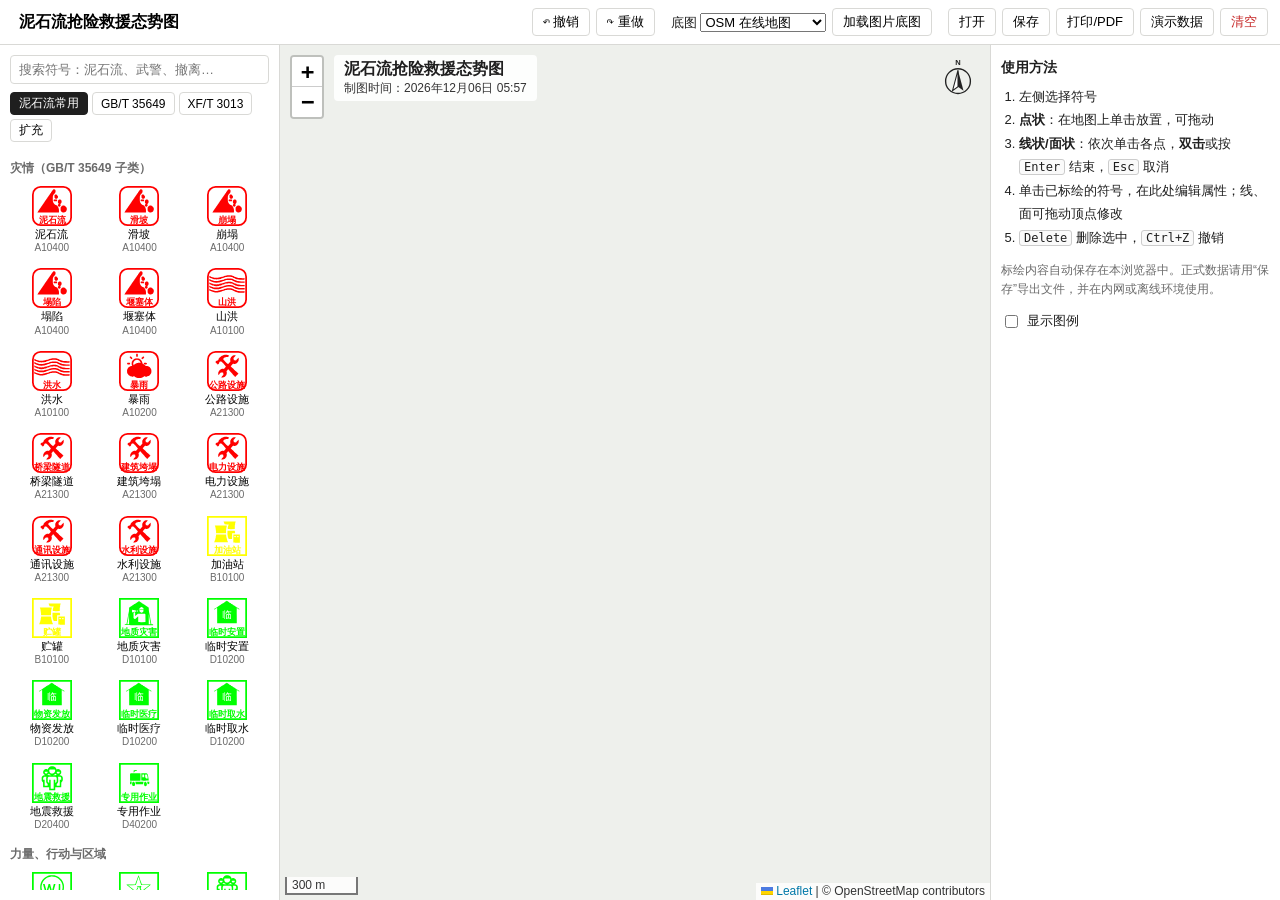
==== rescue_plotting/app/index.html @ 403679cd "Add offline plotting app (manual plotting, v1) Static Leaflet-based page under rescue_plotting/app t" ====
<!doctype html>
<html lang="zh-CN">
<head>
<meta charset="utf-8">
<meta name="viewport" content="width=device-width,initial-scale=1">
<title>抢险救援标绘</title>
<link rel="stylesheet" href="vendor/leaflet/leaflet.css">
<link rel="stylesheet" href="app.css">
</head>
<body>
<header id="topbar">
  <input id="title" class="title-input" value="泥石流抢险救援态势图" title="图名">
  <div class="tb-group">
    <button id="btn-undo" title="撤销 (Ctrl+Z)">↶ 撤销</button>
    <button id="btn-redo" title="重做 (Ctrl+Y)">↷ 重做</button>
  </div>
  <div class="tb-group">
    <label>底图
      <select id="basemap">
        <option value="osm">OSM 在线地图</option>
        <option value="custom">自定义瓦片地址…</option>
        <option value="none">无底图（网格）</option>
      </select>
    </label>
    <button id="btn-image" title="加载本地图片（正射影像、扫描地图）作为底图，铺满当前视野">加载图片底图</button>
    <input id="file-image" type="file" accept="image/*" hidden>
  </div>
  <div class="tb-group">
    <button id="btn-open">打开</button>
    <input id="file-open" type="file" accept=".geojson,.json" hidden>
    <button id="btn-save">保存</button>
    <button id="btn-print" title="打印或另存为 PDF">打印/PDF</button>
    <button id="btn-demo">演示数据</button>
    <button id="btn-clear" class="danger">清空</button>
  </div>
</header>

<main id="layout">
  <aside id="palette">
    <input id="search" type="search" placeholder="搜索符号：泥石流、武警、撤离…">
    <div id="tabs"></div>
    <div id="symbol-list"></div>
  </aside>

  <section id="map-wrap">
    <div id="map"></div>
    <div id="hint"></div>
    <div id="title-block">
      <div class="tb-title" id="tb-title"></div>
      <div class="tb-time" id="tb-time"></div>
    </div>
    <div id="north"></div>
    <div id="legend" hidden><div class="lg-head">图例</div><div id="legend-items"></div></div>
  </section>

  <aside id="props">
    <div id="props-empty">
      <h3>使用方法</h3>
      <ol>
        <li>左侧选择符号</li>
        <li><b>点状</b>：在地图上单击放置，可拖动</li>
        <li><b>线状/面状</b>：依次单击各点，<b>双击</b>或按 <kbd>Enter</kbd> 结束，<kbd>Esc</kbd> 取消</li>
        <li>单击已标绘的符号，在此处编辑属性；线、面可拖动顶点修改</li>
        <li><kbd>Delete</kbd> 删除选中，<kbd>Ctrl+Z</kbd> 撤销</li>
      </ol>
      <p class="muted">标绘内容自动保存在本浏览器中。正式数据请用“保存”导出文件，并在内网或离线环境使用。</p>
      <label class="chk"><input type="checkbox" id="show-legend"> 显示图例</label>
    </div>
    <div id="props-form" hidden></div>
  </aside>
</main>

<script src="vendor/leaflet/leaflet.js"></script>
<script src="symbols.js"></script>
<script src="styles.js"></script>
<script src="demo.js"></script>
<script src="app.js"></script>
</body>
</html>
---- rescue_plotting/app/vendor/leaflet/leaflet.css ----
/* required styles */

.leaflet-pane,
.leaflet-tile,
.leaflet-marker-icon,
.leaflet-marker-shadow,
.leaflet-tile-container,
.leaflet-pane > svg,
.leaflet-pane > canvas,
.leaflet-zoom-box,
.leaflet-image-layer,
.leaflet-layer {
	position: absolute;
	left: 0;
	top: 0;
	}
.leaflet-container {
	overflow: hidden;
	}
.leaflet-tile,
.leaflet-marker-icon,
.leaflet-marker-shadow {
	-webkit-user-select: none;
	   -moz-user-select: none;
	        user-select: none;
	  -webkit-user-drag: none;
	}
/* Prevents IE11 from highlighting tiles in blue */
.leaflet-tile::selection {
	background: transparent;
}
/* Safari renders non-retina tile on retina better with this, but Chrome is worse */
.leaflet-safari .leaflet-tile {
	image-rendering: -webkit-optimize-contrast;
	}
/* hack that prevents hw layers "stretching" when loading new tiles */
.leaflet-safari .leaflet-tile-container {
	width: 1600px;
	height: 1600px;
	-webkit-transform-origin: 0 0;
	}
.leaflet-marker-icon,
.leaflet-marker-shadow {
	display: block;
	}
/* .leaflet-container svg: reset svg max-width decleration shipped in Joomla! (joomla.org) 3.x */
/* .leaflet-container img: map is broken in FF if you have max-width: 100% on tiles */
.leaflet-container .leaflet-overlay-pane svg {
	max-width: none !important;
	max-height: none !important;
	}
.leaflet-container .leaflet-marker-pane img,
.leaflet-container .leaflet-shadow-pane img,
.leaflet-container .leaflet-tile-pane img,
.leaflet-container img.leaflet-image-layer,
.leaflet-container .leaflet-tile {
	max-width: none !important;
	max-height: none !important;
	width: auto;
	padding: 0;
	}

.leaflet-container img.leaflet-tile {
	/* See: https://bugs.chromium.org/p/chromium/issues/detail?id=600120 */
	mix-blend-mode: plus-lighter;
}

.leaflet-container.leaflet-touch-zoom {
	-ms-touch-action: pan-x pan-y;
	touch-action: pan-x pan-y;
	}
.leaflet-container.leaflet-touch-drag {
	-ms-touch-action: pinch-zoom;
	/* Fallback for FF which doesn't support pinch-zoom */
	touch-action: none;
	touch-action: pinch-zoom;
}
.leaflet-container.leaflet-touch-drag.leaflet-touch-zoom {
	-ms-touch-action: none;
	touch-action: none;
}
.leaflet-container {
	-webkit-tap-highlight-color: transparent;
}
.leaflet-container a {
	-webkit-tap-highlight-color: rgba(51, 181, 229, 0.4);
}
.leaflet-tile {
	filter: inherit;
	visibility: hidden;
	}
.leaflet-tile-loaded {
	visibility: inherit;
	}
.leaflet-zoom-box {
	width: 0;
	height: 0;
	-moz-box-sizing: border-box;
	     box-sizing: border-box;
	z-index: 800;
	}
/* workaround for https://bugzilla.mozilla.org/show_bug.cgi?id=888319 */
.leaflet-overlay-pane svg {
	-moz-user-select: none;
	}

.leaflet-pane         { z-index: 400; }

.leaflet-tile-pane    { z-index: 200; }
.leaflet-overlay-pane { z-index: 400; }
.leaflet-shadow-pane  { z-index: 500; }
.leaflet-marker-pane  { z-index: 600; }
.leaflet-tooltip-pane   { z-index: 650; }
.leaflet-popup-pane   { z-index: 700; }

.leaflet-map-pane canvas { z-index: 100; }
.leaflet-map-pane svg    { z-index: 200; }

.leaflet-vml-shape {
	width: 1px;
	height: 1px;
	}
.lvml {
	behavior: url(#default#VML);
	display: inline-block;
	position: absolute;
	}


/* control positioning */

.leaflet-control {
	position: relative;
	z-index: 800;
	pointer-events: visiblePainted; /* IE 9-10 doesn't have auto */
	pointer-events: auto;
	}
.leaflet-top,
.leaflet-bottom {
	position: absolute;
	z-index: 1000;
	pointer-events: none;
	}
.leaflet-top {
	top: 0;
	}
.leaflet-right {
	right: 0;
	}
.leaflet-bottom {
	bottom: 0;
	}
.leaflet-left {
	left: 0;
	}
.leaflet-control {
	float: left;
	clear: both;
	}
.leaflet-right .leaflet-control {
	float: right;
	}
.leaflet-top .leaflet-control {
	margin-top: 10px;
	}
.leaflet-bottom .leaflet-control {
	margin-bottom: 10px;
	}
.leaflet-left .leaflet-control {
	margin-left: 10px;
	}
.leaflet-right .leaflet-control {
	margin-right: 10px;
	}


/* zoom and fade animations */

.leaflet-fade-anim .leaflet-popup {
	opacity: 0;
	-webkit-transition: opacity 0.2s linear;
	   -moz-transition: opacity 0.2s linear;
	        transition: opacity 0.2s linear;
	}
.leaflet-fade-anim .leaflet-map-pane .leaflet-popup {
	opacity: 1;
	}
.leaflet-zoom-animated {
	-webkit-transform-origin: 0 0;
	    -ms-transform-origin: 0 0;
	        transform-origin: 0 0;
	}
svg.leaflet-zoom-animated {
	will-change: transform;
}

.leaflet-zoom-anim .leaflet-zoom-animated {
	-webkit-transition: -webkit-transform 0.25s cubic-bezier(0,0,0.25,1);
	   -moz-transition:    -moz-transform 0.25s cubic-bezier(0,0,0.25,1);
	        transition:         transform 0.25s cubic-bezier(0,0,0.25,1);
	}
.leaflet-zoom-anim .leaflet-tile,
.leaflet-pan-anim .leaflet-tile {
	-webkit-transition: none;
	   -moz-transition: none;
	        transition: none;
	}

.leaflet-zoom-anim .leaflet-zoom-hide {
	visibility: hidden;
	}


/* cursors */

.leaflet-interactive {
	cursor: pointer;
	}
.leaflet-grab {
	cursor: -webkit-grab;
	cursor:    -moz-grab;
	cursor:         grab;
	}
.leaflet-crosshair,
.leaflet-crosshair .leaflet-interactive {
	cursor: crosshair;
	}
.leaflet-popup-pane,
.leaflet-control {
	cursor: auto;
	}
.leaflet-dragging .leaflet-grab,
.leaflet-dragging .leaflet-grab .leaflet-interactive,
.leaflet-dragging .leaflet-marker-draggable {
	cursor: move;
	cursor: -webkit-grabbing;
	cursor:    -moz-grabbing;
	cursor:         grabbing;
	}

/* marker & overlays interactivity */
.leaflet-marker-icon,
.leaflet-marker-shadow,
.leaflet-image-layer,
.leaflet-pane > svg path,
.leaflet-tile-container {
	pointer-events: none;
	}

.leaflet-marker-icon.leaflet-interactive,
.leaflet-image-layer.leaflet-interactive,
.leaflet-pane > svg path.leaflet-interactive,
svg.leaflet-image-layer.leaflet-interactive path {
	pointer-events: visiblePainted; /* IE 9-10 doesn't have auto */
	pointer-events: auto;
	}

/* visual tweaks */

.leaflet-container {
	background: #ddd;
	outline-offset: 1px;
	}
.leaflet-container a {
	color: #0078A8;
	}
.leaflet-zoom-box {
	border: 2px dotted #38f;
	background: rgba(255,255,255,0.5);
	}


/* general typography */
.leaflet-container {
	font-family: "Helvetica Neue", Arial, Helvetica, sans-serif;
	font-size: 12px;
	font-size: 0.75rem;
	line-height: 1.5;
	}


/* general toolbar styles */

.leaflet-bar {
	box-shadow: 0 1px 5px rgba(0,0,0,0.65);
	border-radius: 4px;
	}
.leaflet-bar a {
	background-color: #fff;
	border-bottom: 1px solid #ccc;
	width: 26px;
	height: 26px;
	line-height: 26px;
	display: block;
	text-align: center;
	text-decoration: none;
	color: black;
	}
.leaflet-bar a,
.leaflet-control-layers-toggle {
	background-position: 50% 50%;
	background-repeat: no-repeat;
	display: block;
	}
.leaflet-bar a:hover,
.leaflet-bar a:focus {
	background-color: #f4f4f4;
	}
.leaflet-bar a:first-child {
	border-top-left-radius: 4px;
	border-top-right-radius: 4px;
	}
.leaflet-bar a:last-child {
	border-bottom-left-radius: 4px;
	border-bottom-right-radius: 4px;
	border-bottom: none;
	}
.leaflet-bar a.leaflet-disabled {
	cursor: default;
	background-color: #f4f4f4;
	color: #bbb;
	}

.leaflet-touch .leaflet-bar a {
	width: 30px;
	height: 30px;
	line-height: 30px;
	}
.leaflet-touch .leaflet-bar a:first-child {
	border-top-left-radius: 2px;
	border-top-right-radius: 2px;
	}
.leaflet-touch .leaflet-bar a:last-child {
	border-bottom-left-radius: 2px;
	border-bottom-right-radius: 2px;
	}

/* zoom control */

.leaflet-control-zoom-in,
.leaflet-control-zoom-out {
	font: bold 18px 'Lucida Console', Monaco, monospace;
	text-indent: 1px;
	}

.leaflet-touch .leaflet-control-zoom-in, .leaflet-touch .leaflet-control-zoom-out  {
	font-size: 22px;
	}


/* layers control */

.leaflet-control-layers {
	box-shadow: 0 1px 5px rgba(0,0,0,0.4);
	background: #fff;
	border-radius: 5px;
	}
.leaflet-control-layers-toggle {
	background-image: url(images/layers.png);
	width: 36px;
	height: 36px;
	}
.leaflet-retina .leaflet-control-layers-toggle {
	background-image: url(images/layers-2x.png);
	background-size: 26px 26px;
	}
.leaflet-touch .leaflet-control-layers-toggle {
	width: 44px;
	height: 44px;
	}
.leaflet-control-layers .leaflet-control-layers-list,
.leaflet-control-layers-expanded .leaflet-control-layers-toggle {
	display: none;
	}
.leaflet-control-layers-expanded .leaflet-control-layers-list {
	display: block;
	position: relative;
	}
.leaflet-control-layers-expanded {
	padding: 6px 10px 6px 6px;
	color: #333;
	background: #fff;
	}
.leaflet-control-layers-scrollbar {
	overflow-y: scroll;
	overflow-x: hidden;
	padding-right: 5px;
	}
.leaflet-control-layers-selector {
	margin-top: 2px;
	position: relative;
	top: 1px;
	}
.leaflet-control-layers label {
	display: block;
	font-size: 13px;
	font-size: 1.08333em;
	}
.leaflet-control-layers-separator {
	height: 0;
	border-top: 1px solid #ddd;
	margin: 5px -10px 5px -6px;
	}

/* Default icon URLs */
.leaflet-default-icon-path { /* used only in path-guessing heuristic, see L.Icon.Default */
	background-image: url(images/marker-icon.png);
	}


/* attribution and scale controls */

.leaflet-container .leaflet-control-attribution {
	background: #fff;
	background: rgba(255, 255, 255, 0.8);
	margin: 0;
	}
.leaflet-control-attribution,
.leaflet-control-scale-line {
	padding: 0 5px;
	color: #333;
	line-height: 1.4;
	}
.leaflet-control-attribution a {
	text-decoration: none;
	}
.leaflet-control-attribution a:hover,
.leaflet-control-attribution a:focus {
	text-decoration: underline;
	}
.leaflet-attribution-flag {
	display: inline !important;
	vertical-align: baseline !important;
	width: 1em;
	height: 0.6669em;
	}
.leaflet-left .leaflet-control-scale {
	margin-left: 5px;
	}
.leaflet-bottom .leaflet-control-scale {
	margin-bottom: 5px;
	}
.leaflet-control-scale-line {
	border: 2px solid #777;
	border-top: none;
	line-height: 1.1;
	padding: 2px 5px 1px;
	white-space: nowrap;
	-moz-box-sizing: border-box;
	     box-sizing: border-box;
	background: rgba(255, 255, 255, 0.8);
	text-shadow: 1px 1px #fff;
	}
.leaflet-control-scale-line:not(:first-child) {
	border-top: 2px solid #777;
	border-bottom: none;
	margin-top: -2px;
	}
.leaflet-control-scale-line:not(:first-child):not(:last-child) {
	border-bottom: 2px solid #777;
	}

.leaflet-touch .leaflet-control-attribution,
.leaflet-touch .leaflet-control-layers,
.leaflet-touch .leaflet-bar {
	box-shadow: none;
	}
.leaflet-touch .leaflet-control-layers,
.leaflet-touch .leaflet-bar {
	border: 2px solid rgba(0,0,0,0.2);
	background-clip: padding-box;
	}


/* popup */

.leaflet-popup {
	position: absolute;
	text-align: center;
	margin-bottom: 20px;
	}
.leaflet-popup-content-wrapper {
	padding: 1px;
	text-align: left;
	border-radius: 12px;
	}
.leaflet-popup-content {
	margin: 13px 24px 13px 20px;
	line-height: 1.3;
	font-size: 13px;
	font-size: 1.08333em;
	min-height: 1px;
	}
.leaflet-popup-content p {
	margin: 17px 0;
	margin: 1.3em 0;
	}
.leaflet-popup-tip-container {
	width: 40px;
	height: 20px;
	position: absolute;
	left: 50%;
	margin-top: -1px;
	margin-left: -20px;
	overflow: hidden;
	pointer-events: none;
	}
.leaflet-popup-tip {
	width: 17px;
	height: 17px;
	padding: 1px;

	margin: -10px auto 0;
	pointer-events: auto;

	-webkit-transform: rotate(45deg);
	   -moz-transform: rotate(45deg);
	    -ms-transform: rotate(45deg);
	        transform: rotate(45deg);
	}
.leaflet-popup-content-wrapper,
.leaflet-popup-tip {
	background: white;
	color: #333;
	box-shadow: 0 3px 14px rgba(0,0,0,0.4);
	}
.leaflet-container a.leaflet-popup-close-button {
	position: absolute;
	top: 0;
	right: 0;
	border: none;
	text-align: center;
	width: 24px;
	height: 24px;
	font: 16px/24px Tahoma, Verdana, sans-serif;
	color: #757575;
	text-decoration: none;
	background: transparent;
	}
.leaflet-container a.leaflet-popup-close-button:hover,
.leaflet-container a.leaflet-popup-close-button:focus {
	color: #585858;
	}
.leaflet-popup-scrolled {
	overflow: auto;
	}

.leaflet-oldie .leaflet-popup-content-wrapper {
	-ms-zoom: 1;
	}
.leaflet-oldie .leaflet-popup-tip {
	width: 24px;
	margin: 0 auto;

	-ms-filter: "progid:DXImageTransform.Microsoft.Matrix(M11=0.70710678, M12=0.70710678, M21=-0.70710678, M22=0.70710678)";
	filter: progid:DXImageTransform.Microsoft.Matrix(M11=0.70710678, M12=0.70710678, M21=-0.70710678, M22=0.70710678);
	}

.leaflet-oldie .leaflet-control-zoom,
.leaflet-oldie .leaflet-control-layers,
.leaflet-oldie .leaflet-popup-content-wrapper,
.leaflet-oldie .leaflet-popup-tip {
	border: 1px solid #999;
	}


/* div icon */

.leaflet-div-icon {
	background: #fff;
	border: 1px solid #666;
	}


/* Tooltip */
/* Base styles for the element that has a tooltip */
.leaflet-tooltip {
	position: absolute;
	padding: 6px;
	background-color: #fff;
	border: 1px solid #fff;
	border-radius: 3px;
	color: #222;
	white-space: nowrap;
	-webkit-user-select: none;
	-moz-user-select: none;
	-ms-user-select: none;
	user-select: none;
	pointer-events: none;
	box-shadow: 0 1px 3px rgba(0,0,0,0.4);
	}
.leaflet-tooltip.leaflet-interactive {
	cursor: pointer;
	pointer-events: auto;
	}
.leaflet-tooltip-top:before,
.leaflet-tooltip-bottom:before,
.leaflet-tooltip-left:before,
.leaflet-tooltip-right:before {
	position: absolute;
	pointer-events: none;
	border: 6px solid transparent;
	background: transparent;
	content: "";
	}

/* Directions */

.leaflet-tooltip-bottom {
	margin-top: 6px;
}
.leaflet-tooltip-top {
	margin-top: -6px;
}
.leaflet-tooltip-bottom:before,
.leaflet-tooltip-top:before {
	left: 50%;
	margin-left: -6px;
	}
.leaflet-tooltip-top:before {
	bottom: 0;
	margin-bottom: -12px;
	border-top-color: #fff;
	}
.leaflet-tooltip-bottom:before {
	top: 0;
	margin-top: -12px;
	margin-left: -6px;
	border-bottom-color: #fff;
	}
.leaflet-tooltip-left {
	margin-left: -6px;
}
.leaflet-tooltip-right {
	margin-left: 6px;
}
.leaflet-tooltip-left:before,
.leaflet-tooltip-right:before {
	top: 50%;
	margin-top: -6px;
	}
.leaflet-tooltip-left:before {
	right: 0;
	margin-right: -12px;
	border-left-color: #fff;
	}
.leaflet-tooltip-right:before {
	left: 0;
	margin-left: -12px;
	border-right-color: #fff;
	}

/* Printing */

@media print {
	/* Prevent printers from removing background-images of controls. */
	.leaflet-control {
		-webkit-print-color-adjust: exact;
		print-color-adjust: exact;
		}
	}
---- rescue_plotting/app/app.css ----
:root {
  --bg: #f4f4f2;
  --panel: #ffffff;
  --line: #d9d9d6;
  --text: #1f1f1f;
  --muted: #6b6b6b;
  --accent: #c62828;
  --sel: #1565c0;
}
* { box-sizing: border-box; }
html, body { margin: 0; height: 100%; }
body {
  font-family: "Microsoft YaHei", "PingFang SC", "Noto Sans CJK SC", sans-serif;
  font-size: 13px; color: var(--text); background: var(--bg);
  display: flex; flex-direction: column;
}
button, select, input { font: inherit; }
button {
  border: 1px solid var(--line); background: #fff; border-radius: 4px;
  padding: 4px 10px; cursor: pointer;
}
button:hover { border-color: #999; }
button.danger { color: var(--accent); }
button.primary { background: var(--accent); color: #fff; border-color: var(--accent); }
kbd { border: 1px solid #ccc; border-radius: 3px; padding: 0 4px; font-size: 12px; background: #fafafa; }
.muted { color: var(--muted); font-size: 12px; line-height: 1.6; }

/* 顶栏 */
#topbar {
  display: flex; flex-wrap: wrap; gap: 8px 16px; align-items: center;
  padding: 8px 12px; background: var(--panel); border-bottom: 1px solid var(--line);
}
.title-input {
  flex: 1 1 240px; min-width: 200px; font-size: 16px; font-weight: bold;
  border: 1px solid transparent; padding: 4px 6px; border-radius: 4px;
}
.title-input:hover, .title-input:focus { border-color: var(--line); }
.tb-group { display: flex; gap: 6px; align-items: center; }

/* 布局 */
#layout { flex: 1; display: flex; min-height: 0; }
#palette, #props {
  background: var(--panel); overflow-y: auto; padding: 10px;
}
#palette { width: 280px; border-right: 1px solid var(--line); display: flex; flex-direction: column; }
#props { width: 290px; border-left: 1px solid var(--line); }
#map-wrap { flex: 1; position: relative; min-width: 0; }
#map { position: absolute; inset: 0; background: #eef0ec; }
#map.no-basemap {
  background-color: #fbfbf8;
  background-image:
    linear-gradient(#e2e2dc 1px, transparent 1px),
    linear-gradient(90deg, #e2e2dc 1px, transparent 1px);
  background-size: 50px 50px;
}

/* 符号面板 */
#search { width: 100%; padding: 6px 8px; border: 1px solid var(--line); border-radius: 4px; }
#tabs { display: flex; flex-wrap: wrap; gap: 4px; margin: 8px 0; }
#tabs button { padding: 2px 8px; font-size: 12px; }
#tabs button.on { background: var(--text); color: #fff; border-color: var(--text); }
#symbol-list { flex: 1; overflow-y: auto; }
.grp-title { font-weight: bold; margin: 10px 0 4px; font-size: 12px; color: var(--muted); }
.sym-grid { display: grid; grid-template-columns: repeat(3, 1fr); gap: 4px; }
.sym-btn {
  display: flex; flex-direction: column; align-items: center; gap: 2px;
  padding: 4px 2px; border: 1px solid transparent; border-radius: 4px; background: none;
  font-size: 11px; line-height: 1.2; text-align: center;
}
.sym-btn:hover { border-color: var(--line); background: #fafafa; }
.sym-btn.on { border-color: var(--sel); background: #e8f0fb; }
.sym-btn .ic { width: 40px; height: 40px; display: flex; align-items: center; justify-content: center; }
.sym-btn .ic svg { max-width: 40px; max-height: 40px; }
.sym-btn.wide .ic svg { width: 72px; height: 24px; }
.sym-btn .code { color: var(--muted); font-size: 10px; }
.sym-btn.wide { grid-column: span 3; flex-direction: row; justify-content: flex-start; gap: 8px; text-align: left; }
.sym-btn.wide .ic { width: 80px; }

/* 属性面板 */
#props h3 { margin: 4px 0 8px; font-size: 14px; }
#props ol { padding-left: 18px; line-height: 1.8; margin: 0 0 8px; }
.pf-head { display: flex; gap: 10px; align-items: center; margin-bottom: 10px; }
.pf-head .ic svg { width: 48px; height: 48px; }
.pf-head .nm { font-weight: bold; font-size: 14px; }
.pf-head .src { color: var(--muted); font-size: 11px; }
.field { display: block; margin-bottom: 8px; }
.field > span { display: block; color: var(--muted); font-size: 12px; margin-bottom: 2px; }
.field input, .field textarea, .field select {
  width: 100%; padding: 4px 6px; border: 1px solid var(--line); border-radius: 4px;
}
.field textarea { resize: vertical; min-height: 48px; }
.row2 { display: flex; gap: 8px; } .row2 > * { flex: 1; }
.inline { display: flex; gap: 4px; } .inline input { flex: 1; }
.chk { display: flex; gap: 6px; align-items: center; margin-top: 10px; }
.pf-actions { display: flex; gap: 6px; margin-top: 12px; }

/* 地图上的符号 */
.plot-point { background: none; border: none; }
.plot-point .sym { transform-origin: 50% 50%; }
.plot-point .sym svg { width: 100%; height: 100%; display: block; overflow: visible; }
.plot-point.selected .sym { outline: 2px dashed var(--sel); outline-offset: 3px; }
.plot-point .note {
  position: absolute; left: 50%; transform: translateX(-50%); white-space: nowrap;
  font-size: 12px; color: #111; text-shadow: 0 0 2px #fff, 0 0 2px #fff, 0 0 2px #fff;
  pointer-events: none;
}
.plot-deco { background: none; border: none; pointer-events: none; }
.plot-deco svg { width: 100%; height: 100%; display: block; overflow: visible; }
.vertex-handle {
  background: #fff; border: 2px solid var(--sel); border-radius: 50%;
}
.plot-label.leaflet-tooltip {
  background: rgba(255, 255, 255, .85); border: none; box-shadow: none;
  color: #c00; font-weight: bold; padding: 0 3px;
}
.plot-label.leaflet-tooltip::before { display: none; }

#hint {
  position: absolute; top: 10px; left: 50%; transform: translateX(-50%); z-index: 800;
  background: rgba(33, 33, 33, .85); color: #fff; padding: 5px 12px; border-radius: 14px;
  font-size: 12px; pointer-events: none; display: none;
}

/* 图廓元素：标题、时间、指北针、图例 */
#title-block {
  position: absolute; top: 10px; left: 54px; z-index: 700; pointer-events: none;
  background: rgba(255, 255, 255, .88); padding: 4px 10px; border-radius: 4px;
}
.tb-title { font-size: 16px; font-weight: bold; }
.tb-time { font-size: 12px; color: #333; }
#north { position: absolute; top: 10px; right: 10px; z-index: 700; width: 44px; pointer-events: none; }
#north svg { width: 44px; height: 44px; }
#legend {
  position: absolute; right: 10px; bottom: 24px; z-index: 700; max-height: 50%; overflow-y: auto;
  background: rgba(255, 255, 255, .95); border: 1px solid #999; padding: 6px 8px; min-width: 140px;
}
.lg-head { font-weight: bold; text-align: center; margin-bottom: 4px; }
.lg-item { display: flex; align-items: center; gap: 6px; font-size: 12px; margin: 2px 0; }
.lg-item .ic { width: 44px; height: 22px; display: flex; align-items: center; justify-content: center; }
.lg-item .ic svg { max-width: 44px; max-height: 22px; }

@media (max-width: 900px) {
  #layout { flex-direction: column; }
  #palette, #props { width: 100%; max-height: 32vh; border: none; border-bottom: 1px solid var(--line); }
  #map-wrap { min-height: 50vh; }
}

@media print {
  @page { size: A4 landscape; margin: 8mm; }
  #topbar, #palette, #props, #hint, .leaflet-control-zoom { display: none !important; }
  #layout, body { display: block; height: auto; }
  #map-wrap { width: 100%; height: 180mm; border: 1.5px solid #000; }
  #legend { max-height: none; overflow: visible; }
  #legend[hidden] { display: none; }
}
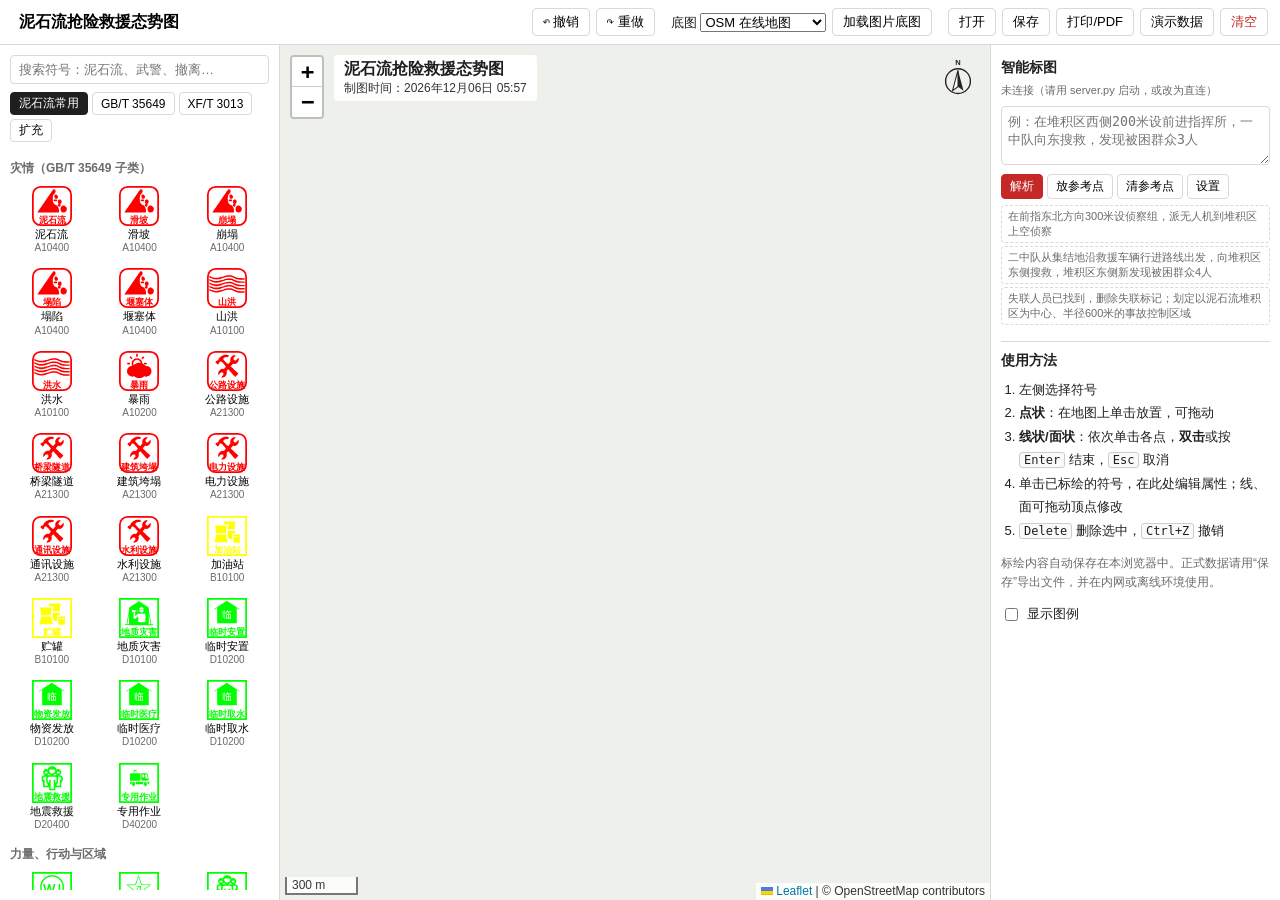
==== commit f28074cb: "Add smart plotting: natural-language commands via local LLM - server.py: stdlib-only server that ser" ====
--- a/rescue_plotting/app/index.html
+++ b/rescue_plotting/app/index.html
@@ -75,5 +75,6 @@
 <script src="styles.js"></script>
 <script src="demo.js"></script>
 <script src="app.js"></script>
+<script src="smart.js"></script>
 </body>
 </html>
--- a/rescue_plotting/app/app.css
+++ b/rescue_plotting/app/app.css
@@ -139,6 +139,31 @@
 .lg-item .ic { width: 44px; height: 22px; display: flex; align-items: center; justify-content: center; }
 .lg-item .ic svg { max-width: 44px; max-height: 22px; }
 
+/* 智能标图 */
+#smart { border-bottom: 1px solid var(--line); padding-bottom: 10px; margin-bottom: 10px; }
+#smart h3 { display: flex; align-items: baseline; gap: 6px; flex-wrap: wrap; }
+.sm-engine { font-size: 11px; font-weight: normal; color: var(--muted); }
+#sm-input { width: 100%; padding: 6px; border: 1px solid var(--line); border-radius: 4px; resize: vertical; }
+.sm-bar { display: flex; flex-wrap: wrap; gap: 4px; margin: 6px 0; }
+.sm-bar button { font-size: 12px; padding: 3px 8px; }
+.sm-bar button.on { background: #e8f0fb; border-color: var(--sel); }
+.sm-examples { display: flex; flex-direction: column; gap: 3px; margin-bottom: 6px; }
+.sm-ex { text-align: left; font-size: 11px; color: var(--muted); border-style: dashed; padding: 3px 6px; }
+#sm-settings { background: #fafafa; border: 1px solid var(--line); border-radius: 4px; padding: 8px; margin-bottom: 6px; }
+.sm-item { display: flex; gap: 6px; align-items: center; padding: 4px 0; border-bottom: 1px dashed #eee; font-size: 12px; }
+.sm-item.err { color: var(--accent); display: block; }
+.sm-item.err .muted { word-break: break-all; }
+.sm-ic svg { width: 26px; height: 26px; display: block; }
+.sm-ic { flex: none; }
+.sm-q { color: #ef6c00; font-size: 12px; padding: 3px 0; }
+#sm-result pre { white-space: pre-wrap; word-break: break-all; font-size: 11px; max-height: 200px; overflow: auto; }
+.ref-pt div {
+  width: 26px; height: 26px; border-radius: 50% 50% 50% 0; transform: rotate(-45deg);
+  background: #1565c0; color: #fff; font-size: 10px; font-weight: bold;
+  display: flex; align-items: center; justify-content: center;
+}
+.ref-pt span { transform: rotate(45deg); }
+
 @media (max-width: 900px) {
   #layout { flex-direction: column; }
   #palette, #props { width: 100%; max-height: 32vh; border: none; border-bottom: 1px solid var(--line); }
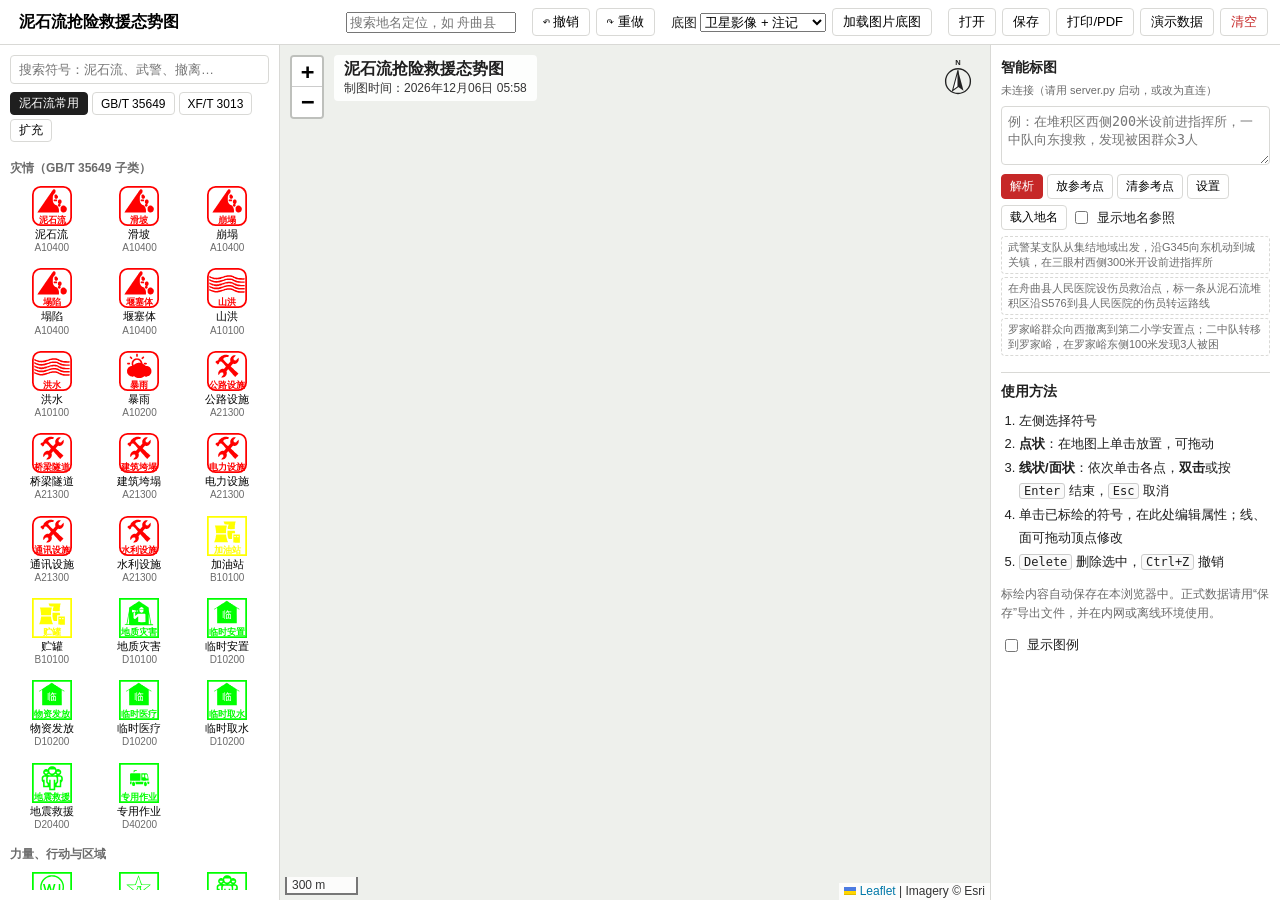
==== commit 8ef8193a: "Test and tune smart plotting on real terrain (Zhouqu drill scenario) - server.py: tile cache proxy (" ====
--- a/rescue_plotting/app/index.html
+++ b/rescue_plotting/app/index.html
@@ -11,13 +11,19 @@
 <header id="topbar">
   <input id="title" class="title-input" value="泥石流抢险救援态势图" title="图名">
   <div class="tb-group">
+    <input id="geo-q" type="search" placeholder="搜索地名定位，如 舟曲县" title="经 server.py 使用 OSM 地名搜索" style="width:170px">
+  </div>
+  <div class="tb-group">
     <button id="btn-undo" title="撤销 (Ctrl+Z)">↶ 撤销</button>
     <button id="btn-redo" title="重做 (Ctrl+Y)">↷ 重做</button>
   </div>
   <div class="tb-group">
     <label>底图
       <select id="basemap">
-        <option value="osm">OSM 在线地图</option>
+        <option value="imglabel">卫星影像 + 注记</option>
+        <option value="img">卫星影像</option>
+        <option value="topo">地形图（等高线）</option>
+        <option value="osm">OSM 街道图</option>
         <option value="custom">自定义瓦片地址…</option>
         <option value="none">无底图（网格）</option>
       </select>
--- a/rescue_plotting/app/app.css
+++ b/rescue_plotting/app/app.css
@@ -163,6 +163,10 @@
   display: flex; align-items: center; justify-content: center;
 }
 .ref-pt span { transform: rotate(45deg); }
+.gaz-label span {
+  position: absolute; transform: translate(-50%, -50%); white-space: nowrap; pointer-events: none;
+  font-size: 11px; color: #0d47a1; background: rgba(255, 255, 255, .7); padding: 0 3px; border-radius: 2px;
+}
 
 @media (max-width: 900px) {
   #layout { flex-direction: column; }
